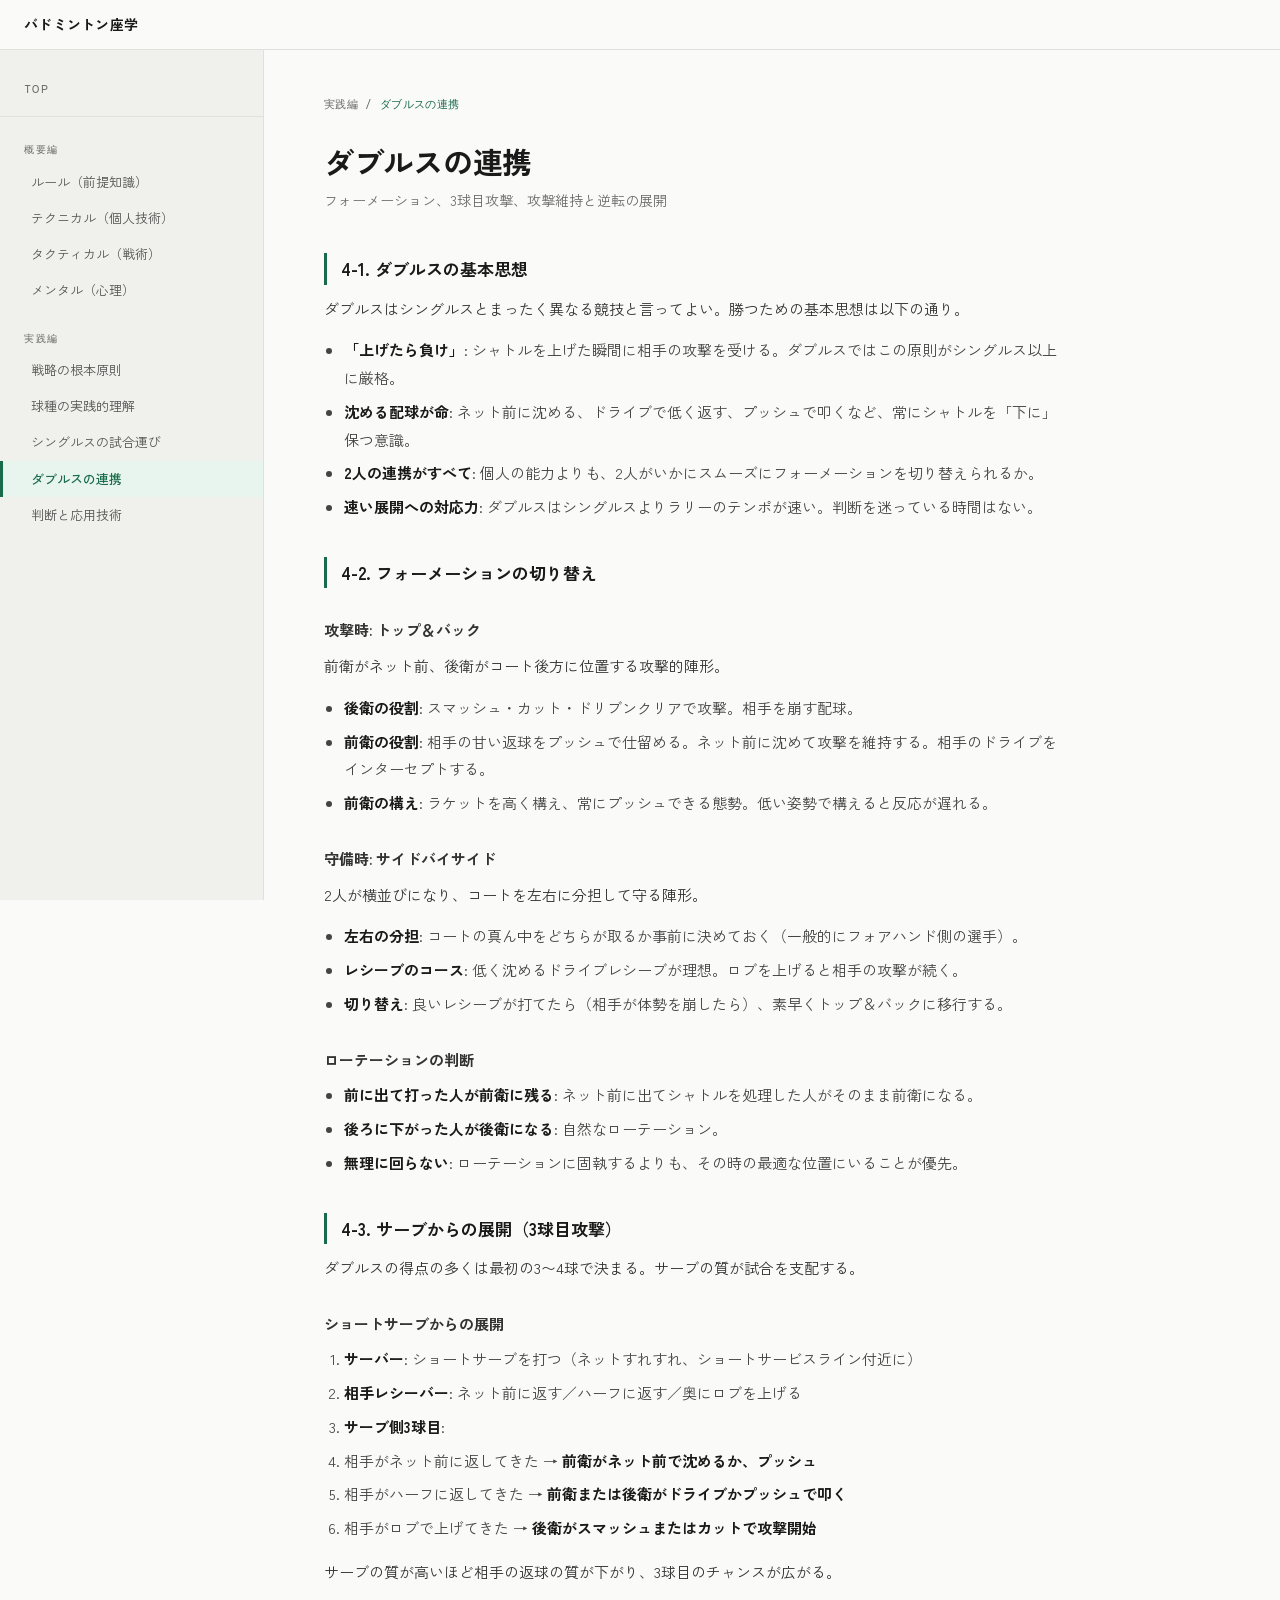
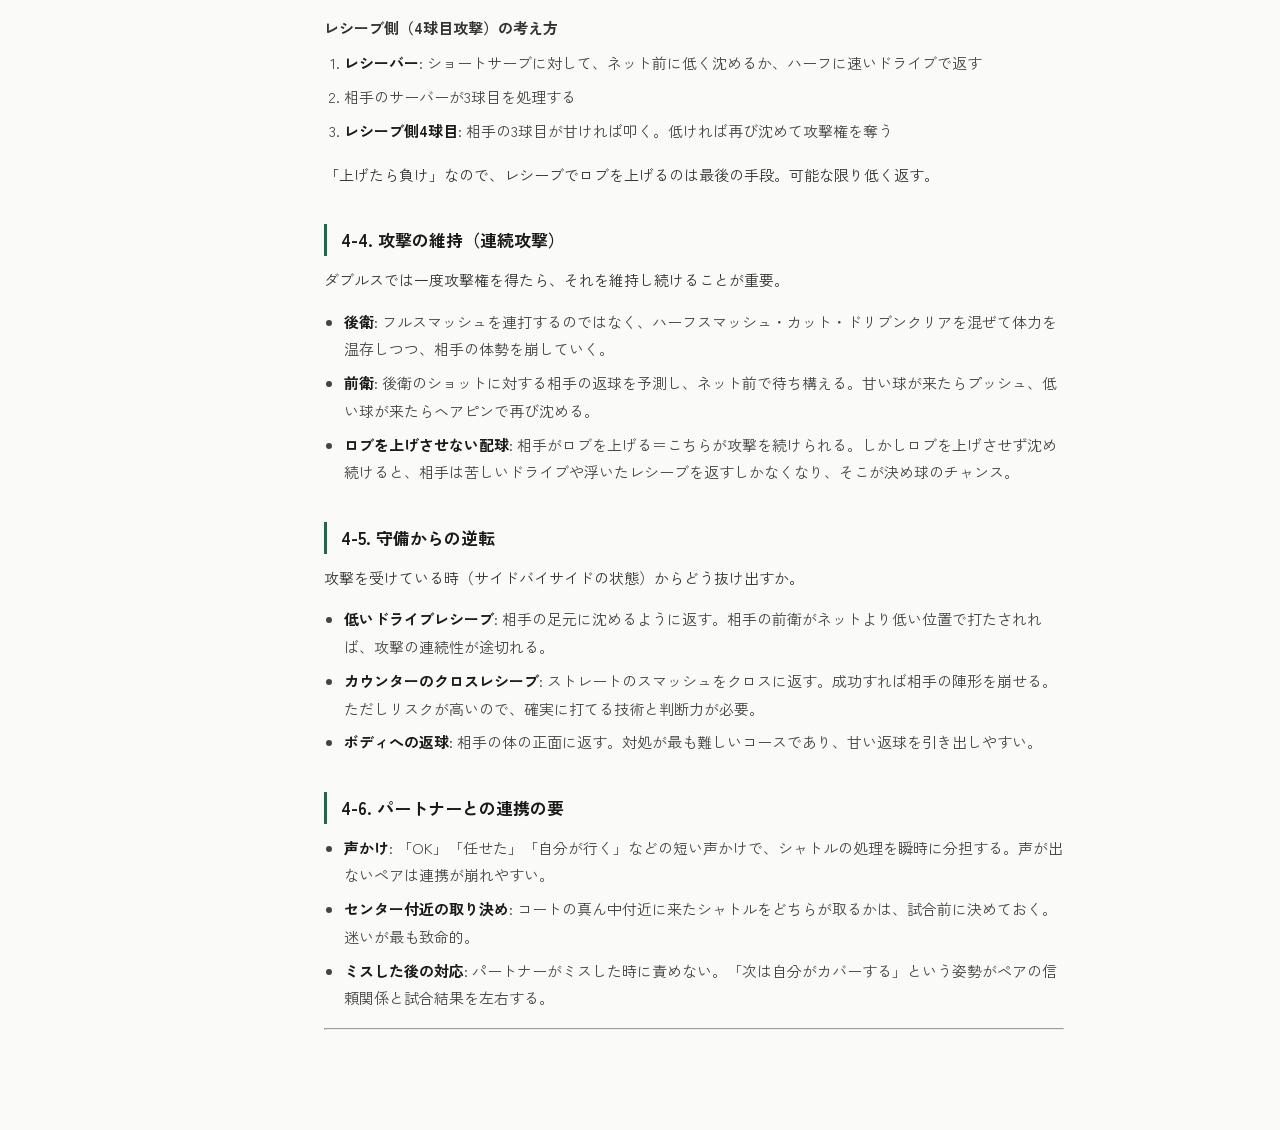
==== doubles.html @ fa5f6ed6 "Add files via upload" ====
<!DOCTYPE html>
<html lang="ja">
<head>
<meta charset="UTF-8">
<meta name="viewport" content="width=device-width, initial-scale=1.0">
<meta name="color-scheme" content="light only">
<title>ダブルスの連携 -- バドミントン座学</title>
<link rel="preconnect" href="https://fonts.googleapis.com">
<link href="https://fonts.googleapis.com/css2?family=Zen+Kaku+Gothic+New:wght@300;400;500;700&family=DM+Mono:wght@300;400;500&display=swap" rel="stylesheet">
<style>

:root {
  --bg: #fafaf8;
  --fg: #1a1a1a;
  --accent: #1a6b4a;
  --accent-light: #e8f5ee;
  --muted: #6b6b6b;
  --line: #e0e0dc;
  --sidebar-bg: #f0f0ec;
  --sidebar-w: 264px;
  --topbar-h: 50px;
  --font-body: 'Zen Kaku Gothic New', sans-serif;
  --font-mono: 'DM Mono', monospace;
}
*, *::before, *::after { margin:0; padding:0; box-sizing:border-box; }
html { scroll-behavior: smooth; color-scheme: light only; }
body { font-family: var(--font-body); background-color: #fafaf8 !important; color: #1a1a1a !important; font-size: 15px; line-height: 1.85; }

/* ── Topbar ── */
.topbar {
  position: fixed; top:0; left:0; right:0; z-index:100;
  height: var(--topbar-h);
  background: rgba(250,250,248,0.95);
  backdrop-filter: blur(10px);
  border-bottom: 1px solid var(--line);
  color: var(--fg);
  display: flex; align-items: center; justify-content: space-between;
  padding: 0 24px;
}
.topbar-brand {
  font-weight: 700; font-size: 14px; color: var(--fg);
  text-decoration: none; letter-spacing: 0.02em;
}
.mobile-toggle { display:none; background:none; border:none; cursor:pointer; padding:6px; }
.mobile-toggle span {
  display:block; width:20px; height:2px; background:var(--fg);
  margin:4px 0; transition:0.2s;
}

/* ── Layout ── */
.layout {
  display: grid;
  grid-template-columns: var(--sidebar-w) 1fr;
  min-height: 100vh;
  padding-top: var(--topbar-h);
}

/* ── Sidebar ── */
.sidebar {
  background: #f0f0ec;
  border-right: 1px solid var(--line);
  position: sticky; top: var(--topbar-h);
  height: calc(100vh - var(--topbar-h));
  overflow-y: auto;
  color: #1a1a1a;
}
.sidebar-inner { padding: 20px 0 40px; }
.sidebar-home {
  display: block; padding: 8px 24px 16px;
  font-size: 12px; font-family: var(--font-mono);
  letter-spacing: 0.12em; text-transform: uppercase;
  color: var(--muted); text-decoration: none;
  border-bottom: 1px solid var(--line); margin-bottom: 8px;
}
.sidebar-home:hover { color: var(--accent); }
.sidebar-section { padding: 6px 0; }
.sidebar-section-title {
  font-family: var(--font-mono); font-size: 10px;
  letter-spacing: 0.15em; text-transform: uppercase;
  color: var(--muted); padding: 10px 24px 4px;
}
.sidebar-link {
  display: block; padding: 6px 24px 6px 28px;
  font-size: 13px; color: #555; text-decoration: none;
  border-left: 3px solid transparent;
  transition: background 0.15s, color 0.15s, border-color 0.15s;
}
.sidebar-link:hover { color: var(--fg); background: rgba(0,0,0,0.025); }
.sidebar-link.active {
  color: var(--accent); font-weight: 500;
  border-left-color: var(--accent); background: var(--accent-light);
}

/* ── Main content ── */
.main-content {
  padding: 44px 60px 100px;
  max-width: 860px;
  min-width: 0;
  background-color: #fafaf8;
  color: #1a1a1a;
}
.breadcrumb {
  font-family: var(--font-mono); font-size: 11px;
  color: var(--muted); margin-bottom: 28px; letter-spacing: 0.03em;
}
.breadcrumb span { color: var(--accent); }
.main-content h1 {
  font-size: 30px; font-weight: 700; margin-bottom: 8px;
  letter-spacing: -0.01em; line-height: 1.3;
}
.subtitle {
  font-size: 14px; color: var(--muted); margin-bottom: 40px;
  line-height: 1.7;
}

/* ── Article body typography ── */
.article-body h2 {
  font-size: 21px; font-weight: 700;
  margin: 52px 0 14px; padding-bottom: 10px;
  border-bottom: 2px solid var(--accent); color: var(--fg);
}
.article-body h3 {
  font-size: 17px; font-weight: 700;
  margin: 36px 0 10px; color: var(--fg);
  padding-left: 14px; border-left: 3px solid var(--accent);
}
.article-body h4 {
  font-size: 15px; font-weight: 700;
  margin: 28px 0 8px; color: #333;
}
.article-body p {
  margin-bottom: 14px; color: #333;
}
.article-body ul, .article-body ol {
  margin: 0 0 16px 20px; color: #444;
}
.article-body li { margin-bottom: 6px; }
.article-body li strong { color: var(--fg); }
.article-body strong { font-weight: 600; }

/* tables */
.article-body table {
  width: 100%; border-collapse: collapse; margin: 20px 0; font-size: 14px;
}
.article-body th {
  background: var(--sidebar-bg); text-align: left; padding: 9px 14px;
  font-weight: 600; font-size: 12px; color: var(--muted);
  border-bottom: 2px solid var(--line);
  text-transform: uppercase; letter-spacing: 0.04em;
}
.article-body td {
  padding: 10px 14px; border-bottom: 1px solid var(--line); color: #444;
}
.article-body tr:last-child td { border-bottom: none; }

/* callout */
.article-body blockquote {
  background: var(--accent-light); border-left: 3px solid var(--accent);
  padding: 16px 20px; margin: 20px 0; font-size: 14px;
  color: #1a5a3a; border-radius: 0 4px 4px 0;
}
.article-body blockquote p { color: #1a5a3a; margin-bottom: 6px; }
.article-body blockquote p:last-child { margin-bottom: 0; }
.article-body blockquote strong { color: #115a35; }

/* code */
.article-body code {
  background: #eee; padding: 1px 5px; border-radius: 3px;
  font-family: var(--font-mono); font-size: 0.88em;
}

/* ── Index page ── */
.index-content { padding-top: 60px; max-width: 720px; }
.index-hero-title {
  font-size: 38px; font-weight: 700; letter-spacing: -0.02em;
  margin-bottom: 12px; line-height: 1.25;
}
.index-hero-sub {
  font-size: 15px; color: var(--muted); line-height: 1.8;
  margin-bottom: 48px;
}
.index-section-group { margin-bottom: 48px; }
.index-group-label {
  font-family: var(--font-mono); font-size: 10px;
  letter-spacing: 0.18em; text-transform: uppercase;
  color: var(--accent); margin-bottom: 16px;
}
.index-card {
  display: block; text-decoration: none; color: var(--fg);
  padding: 18px 20px; border: 1px solid var(--line);
  margin-bottom: -1px; transition: background 0.15s, border-color 0.15s;
}
.index-card:first-of-type { border-radius: 5px 5px 0 0; }
.index-card:last-of-type { border-radius: 0 0 5px 5px; }
.index-card:hover { background: var(--accent-light); border-color: #c8e6d5; z-index:1; position:relative; }
.index-card-title { font-weight: 700; font-size: 15px; margin-bottom: 3px; }
.index-card-desc { font-size: 13px; color: var(--muted); }
.index-card-arrow {
  float: right; color: var(--accent); font-size: 18px;
  margin-top: 4px; opacity:0; transition: opacity 0.15s;
}
.index-card:hover .index-card-arrow { opacity:1; }

/* ── Responsive ── */
@media (max-width: 860px) {
  .layout { grid-template-columns: 1fr; }
  .sidebar {
    position: fixed; left: -280px; top: var(--topbar-h);
    width: 280px; height: calc(100vh - var(--topbar-h));
    z-index: 90; transition: left 0.25s;
    box-shadow: none;
  }
  .sidebar.open { left: 0; box-shadow: 4px 0 20px rgba(0,0,0,0.08); }
  .mobile-toggle { display: block; }
  .main-content { padding: 32px 20px 80px; }
}

</style>
</head>
<body>
<div class="topbar">
  <a href="index.html" class="topbar-brand">バドミントン座学</a>
  <button class="mobile-toggle" onclick="document.querySelector('.sidebar').classList.toggle('open')" aria-label="menu">
    <span></span><span></span><span></span>
  </button>
</div>
<div class="layout">
  <nav class="sidebar">
    <div class="sidebar-inner">
      <a href="index.html" class="sidebar-home">TOP</a>
      <div class="sidebar-section">
<div class="sidebar-section-title">概要編</div>
<a class="sidebar-link" href="rules.html">ルール（前提知識）</a>
<a class="sidebar-link" href="technical.html">テクニカル（個人技術）</a>
<a class="sidebar-link" href="tactical.html">タクティカル（戦術）</a>
<a class="sidebar-link" href="mental.html">メンタル（心理）</a>
</div>
<div class="sidebar-section">
<div class="sidebar-section-title">実践編</div>
<a class="sidebar-link" href="principles.html">戦略の根本原則</a>
<a class="sidebar-link" href="shots.html">球種の実践的理解</a>
<a class="sidebar-link" href="singles.html">シングルスの試合運び</a>
<a class="sidebar-link active" href="doubles.html">ダブルスの連携</a>
<a class="sidebar-link" href="framework.html">判断と応用技術</a>
</div>
    </div>
  </nav>
  
    <div class="main-content">
      <div class="breadcrumb">実践編 / <span>ダブルスの連携</span></div>
      <h1>ダブルスの連携</h1>
      <p class="subtitle">フォーメーション、3球目攻撃、攻撃維持と逆転の展開</p>
      <div class="article-body">
        <h3 id="4-1">4-1. ダブルスの基本思想</h3>
<p>ダブルスはシングルスとまったく異なる競技と言ってよい。勝つための基本思想は以下の通り。</p>
<ul>
<li><strong>「上げたら負け」</strong>: シャトルを上げた瞬間に相手の攻撃を受ける。ダブルスではこの原則がシングルス以上に厳格。</li>
<li><strong>沈める配球が命</strong>: ネット前に沈める、ドライブで低く返す、プッシュで叩くなど、常にシャトルを「下に」保つ意識。</li>
<li><strong>2人の連携がすべて</strong>: 個人の能力よりも、2人がいかにスムーズにフォーメーションを切り替えられるか。</li>
<li><strong>速い展開への対応力</strong>: ダブルスはシングルスよりラリーのテンポが速い。判断を迷っている時間はない。</li>
</ul>
<h3 id="4-2">4-2. フォーメーションの切り替え</h3>
<h4 id="_1">攻撃時: トップ＆バック</h4>
<p>前衛がネット前、後衛がコート後方に位置する攻撃的陣形。</p>
<ul>
<li><strong>後衛の役割</strong>: スマッシュ・カット・ドリブンクリアで攻撃。相手を崩す配球。</li>
<li><strong>前衛の役割</strong>: 相手の甘い返球をプッシュで仕留める。ネット前に沈めて攻撃を維持する。相手のドライブをインターセプトする。</li>
<li><strong>前衛の構え</strong>: ラケットを高く構え、常にプッシュできる態勢。低い姿勢で構えると反応が遅れる。</li>
</ul>
<h4 id="_2">守備時: サイドバイサイド</h4>
<p>2人が横並びになり、コートを左右に分担して守る陣形。</p>
<ul>
<li><strong>左右の分担</strong>: コートの真ん中をどちらが取るか事前に決めておく（一般的にフォアハンド側の選手）。</li>
<li><strong>レシーブのコース</strong>: 低く沈めるドライブレシーブが理想。ロブを上げると相手の攻撃が続く。</li>
<li><strong>切り替え</strong>: 良いレシーブが打てたら（相手が体勢を崩したら）、素早くトップ＆バックに移行する。</li>
</ul>
<h4 id="_3">ローテーションの判断</h4>
<ul>
<li><strong>前に出て打った人が前衛に残る</strong>: ネット前に出てシャトルを処理した人がそのまま前衛になる。</li>
<li><strong>後ろに下がった人が後衛になる</strong>: 自然なローテーション。</li>
<li><strong>無理に回らない</strong>: ローテーションに固執するよりも、その時の最適な位置にいることが優先。</li>
</ul>
<h3 id="4-3-3">4-3. サーブからの展開（3球目攻撃）</h3>
<p>ダブルスの得点の多くは最初の3〜4球で決まる。サーブの質が試合を支配する。</p>
<h4 id="_4">ショートサーブからの展開</h4>
<ol>
<li><strong>サーバー</strong>: ショートサーブを打つ（ネットすれすれ、ショートサービスライン付近に）</li>
<li><strong>相手レシーバー</strong>: ネット前に返す／ハーフに返す／奥にロブを上げる</li>
<li><strong>サーブ側3球目</strong>:</li>
<li>相手がネット前に返してきた → <strong>前衛がネット前で沈めるか、プッシュ</strong></li>
<li>相手がハーフに返してきた → <strong>前衛または後衛がドライブかプッシュで叩く</strong></li>
<li>相手がロブで上げてきた → <strong>後衛がスマッシュまたはカットで攻撃開始</strong></li>
</ol>
<p>サーブの質が高いほど相手の返球の質が下がり、3球目のチャンスが広がる。</p>
<h4 id="4">レシーブ側（4球目攻撃）の考え方</h4>
<ol>
<li><strong>レシーバー</strong>: ショートサーブに対して、ネット前に低く沈めるか、ハーフに速いドライブで返す</li>
<li>相手のサーバーが3球目を処理する</li>
<li><strong>レシーブ側4球目</strong>: 相手の3球目が甘ければ叩く。低ければ再び沈めて攻撃権を奪う</li>
</ol>
<p>「上げたら負け」なので、レシーブでロブを上げるのは最後の手段。可能な限り低く返す。</p>
<h3 id="4-4">4-4. 攻撃の維持（連続攻撃）</h3>
<p>ダブルスでは一度攻撃権を得たら、それを維持し続けることが重要。</p>
<ul>
<li><strong>後衛</strong>: フルスマッシュを連打するのではなく、ハーフスマッシュ・カット・ドリブンクリアを混ぜて体力を温存しつつ、相手の体勢を崩していく。</li>
<li><strong>前衛</strong>: 後衛のショットに対する相手の返球を予測し、ネット前で待ち構える。甘い球が来たらプッシュ、低い球が来たらヘアピンで再び沈める。</li>
<li><strong>ロブを上げさせない配球</strong>: 相手がロブを上げる＝こちらが攻撃を続けられる。しかしロブを上げさせず沈め続けると、相手は苦しいドライブや浮いたレシーブを返すしかなくなり、そこが決め球のチャンス。</li>
</ul>
<h3 id="4-5">4-5. 守備からの逆転</h3>
<p>攻撃を受けている時（サイドバイサイドの状態）からどう抜け出すか。</p>
<ul>
<li><strong>低いドライブレシーブ</strong>: 相手の足元に沈めるように返す。相手の前衛がネットより低い位置で打たされれば、攻撃の連続性が途切れる。</li>
<li><strong>カウンターのクロスレシーブ</strong>: ストレートのスマッシュをクロスに返す。成功すれば相手の陣形を崩せる。ただしリスクが高いので、確実に打てる技術と判断力が必要。</li>
<li><strong>ボディへの返球</strong>: 相手の体の正面に返す。対処が最も難しいコースであり、甘い返球を引き出しやすい。</li>
</ul>
<h3 id="4-6">4-6. パートナーとの連携の要</h3>
<ul>
<li><strong>声かけ</strong>: 「OK」「任せた」「自分が行く」などの短い声かけで、シャトルの処理を瞬時に分担する。声が出ないペアは連携が崩れやすい。</li>
<li><strong>センター付近の取り決め</strong>: コートの真ん中付近に来たシャトルをどちらが取るかは、試合前に決めておく。迷いが最も致命的。</li>
<li><strong>ミスした後の対応</strong>: パートナーがミスした時に責めない。「次は自分がカバーする」という姿勢がペアの信頼関係と試合結果を左右する。</li>
</ul>
<hr />
      </div>
    </div>
    
</div>
</body>
</html>
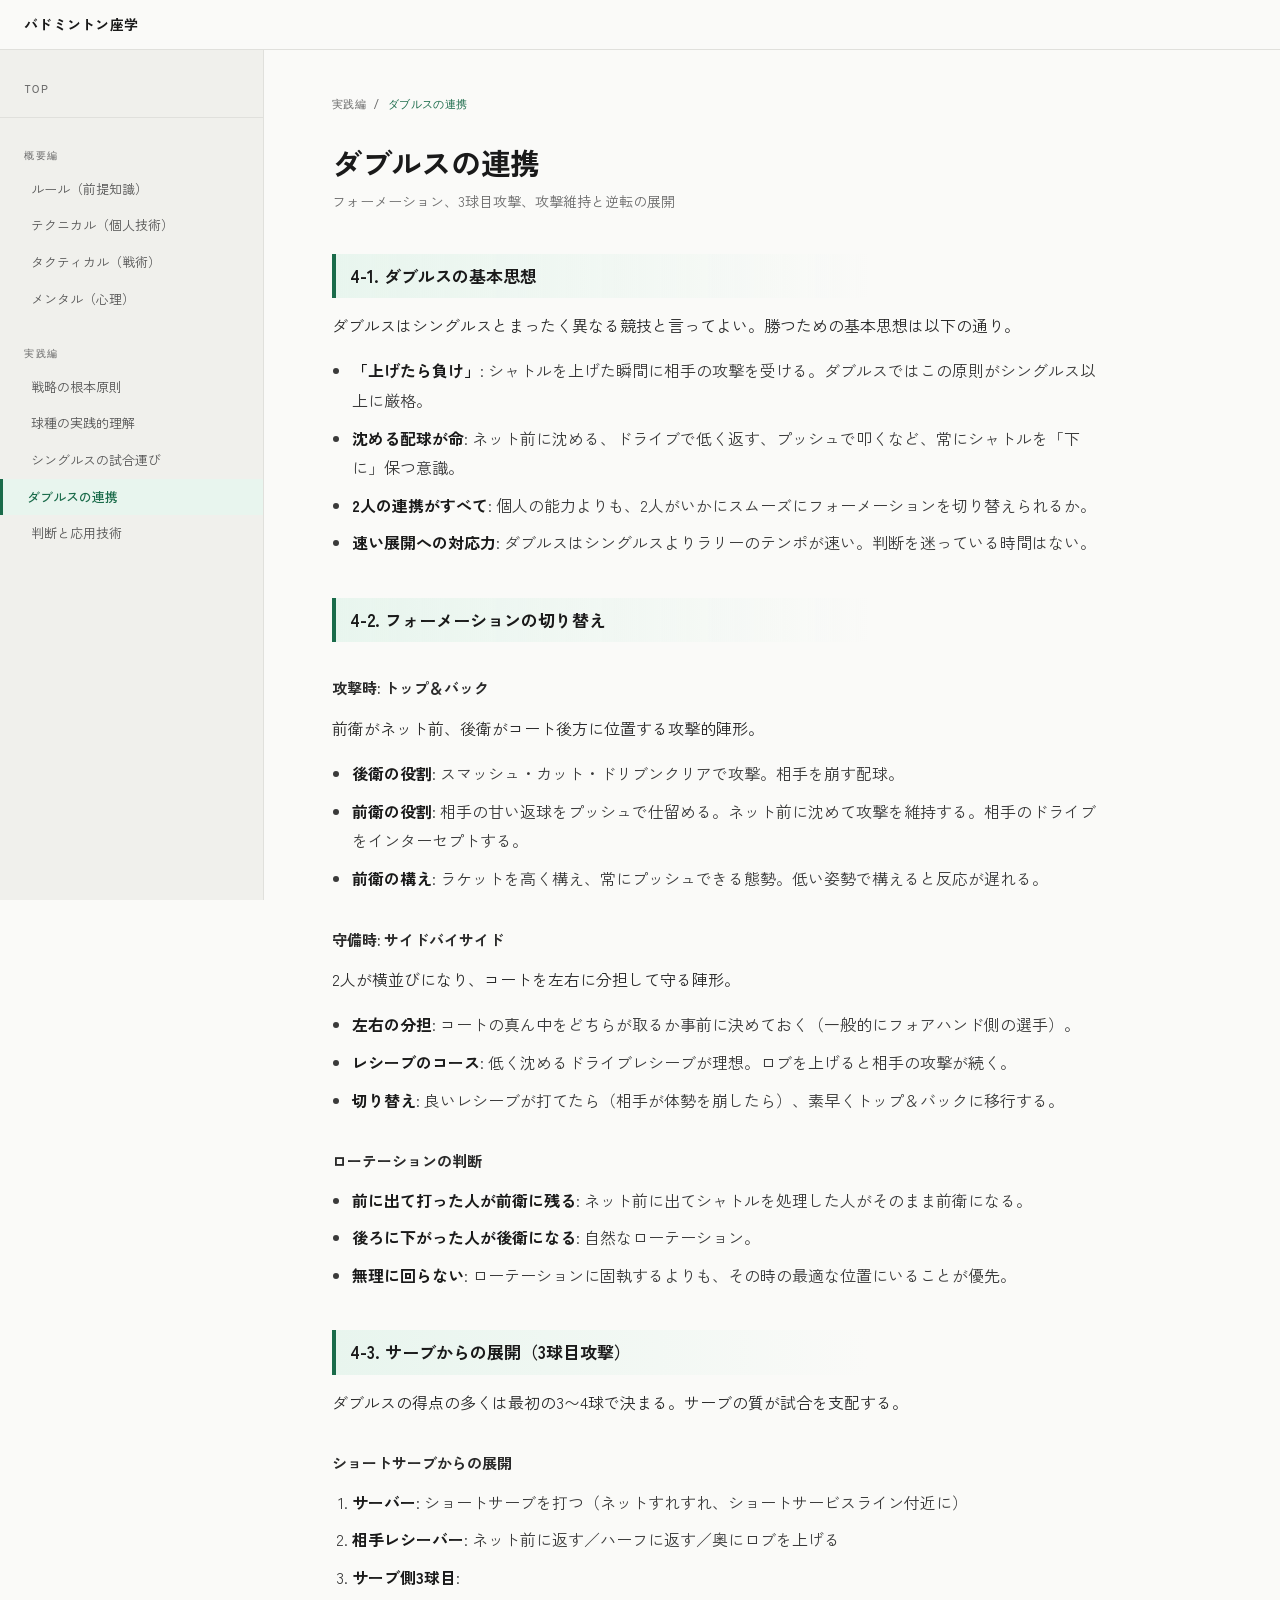
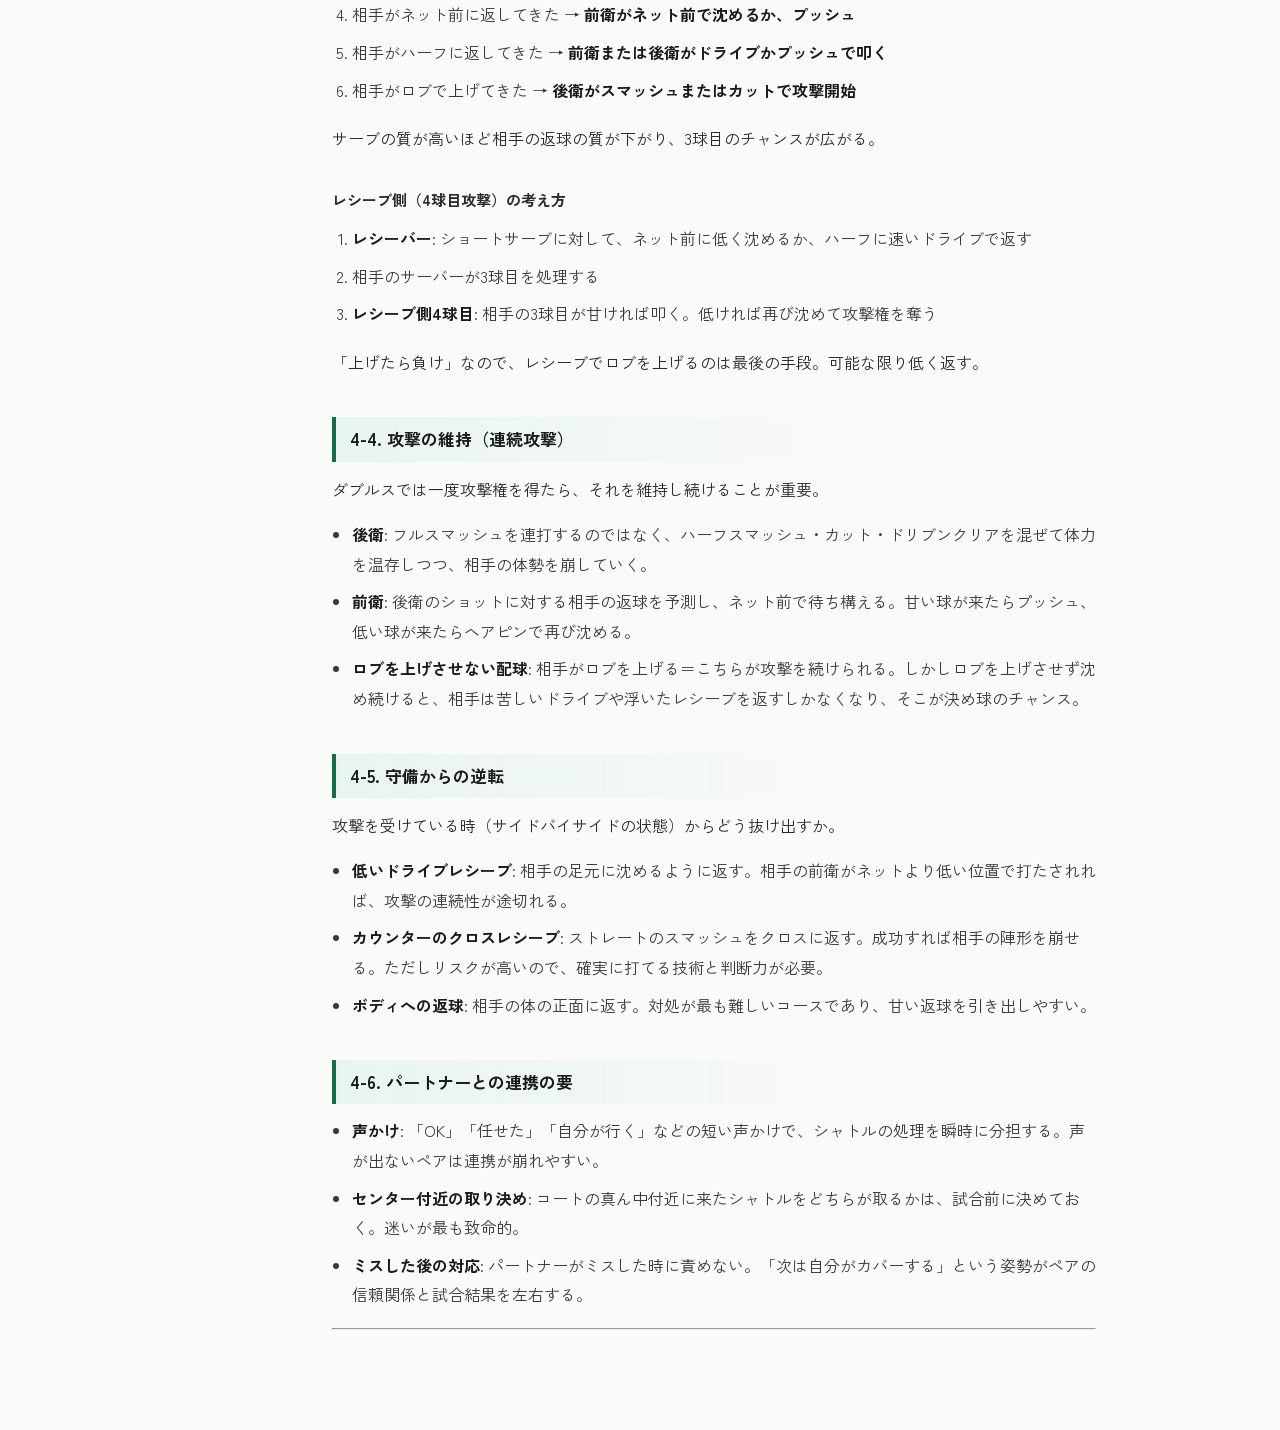
==== commit e369ee63: "Improve site readability with typography, spacing, and visual refinements - Increase base font size " ====
--- a/doubles.html
+++ b/doubles.html
@@ -7,215 +7,7 @@
 <title>ダブルスの連携 -- バドミントン座学</title>
 <link rel="preconnect" href="https://fonts.googleapis.com">
 <link href="https://fonts.googleapis.com/css2?family=Zen+Kaku+Gothic+New:wght@300;400;500;700&family=DM+Mono:wght@300;400;500&display=swap" rel="stylesheet">
-<style>
-
-:root {
-  --bg: #fafaf8;
-  --fg: #1a1a1a;
-  --accent: #1a6b4a;
-  --accent-light: #e8f5ee;
-  --muted: #6b6b6b;
-  --line: #e0e0dc;
-  --sidebar-bg: #f0f0ec;
-  --sidebar-w: 264px;
-  --topbar-h: 50px;
-  --font-body: 'Zen Kaku Gothic New', sans-serif;
-  --font-mono: 'DM Mono', monospace;
-}
-*, *::before, *::after { margin:0; padding:0; box-sizing:border-box; }
-html { scroll-behavior: smooth; color-scheme: light only; }
-body { font-family: var(--font-body); background-color: #fafaf8 !important; color: #1a1a1a !important; font-size: 15px; line-height: 1.85; }
-
-/* ── Topbar ── */
-.topbar {
-  position: fixed; top:0; left:0; right:0; z-index:100;
-  height: var(--topbar-h);
-  background: rgba(250,250,248,0.95);
-  backdrop-filter: blur(10px);
-  border-bottom: 1px solid var(--line);
-  color: var(--fg);
-  display: flex; align-items: center; justify-content: space-between;
-  padding: 0 24px;
-}
-.topbar-brand {
-  font-weight: 700; font-size: 14px; color: var(--fg);
-  text-decoration: none; letter-spacing: 0.02em;
-}
-.mobile-toggle { display:none; background:none; border:none; cursor:pointer; padding:6px; }
-.mobile-toggle span {
-  display:block; width:20px; height:2px; background:var(--fg);
-  margin:4px 0; transition:0.2s;
-}
-
-/* ── Layout ── */
-.layout {
-  display: grid;
-  grid-template-columns: var(--sidebar-w) 1fr;
-  min-height: 100vh;
-  padding-top: var(--topbar-h);
-}
-
-/* ── Sidebar ── */
-.sidebar {
-  background: #f0f0ec;
-  border-right: 1px solid var(--line);
-  position: sticky; top: var(--topbar-h);
-  height: calc(100vh - var(--topbar-h));
-  overflow-y: auto;
-  color: #1a1a1a;
-}
-.sidebar-inner { padding: 20px 0 40px; }
-.sidebar-home {
-  display: block; padding: 8px 24px 16px;
-  font-size: 12px; font-family: var(--font-mono);
-  letter-spacing: 0.12em; text-transform: uppercase;
-  color: var(--muted); text-decoration: none;
-  border-bottom: 1px solid var(--line); margin-bottom: 8px;
-}
-.sidebar-home:hover { color: var(--accent); }
-.sidebar-section { padding: 6px 0; }
-.sidebar-section-title {
-  font-family: var(--font-mono); font-size: 10px;
-  letter-spacing: 0.15em; text-transform: uppercase;
-  color: var(--muted); padding: 10px 24px 4px;
-}
-.sidebar-link {
-  display: block; padding: 6px 24px 6px 28px;
-  font-size: 13px; color: #555; text-decoration: none;
-  border-left: 3px solid transparent;
-  transition: background 0.15s, color 0.15s, border-color 0.15s;
-}
-.sidebar-link:hover { color: var(--fg); background: rgba(0,0,0,0.025); }
-.sidebar-link.active {
-  color: var(--accent); font-weight: 500;
-  border-left-color: var(--accent); background: var(--accent-light);
-}
-
-/* ── Main content ── */
-.main-content {
-  padding: 44px 60px 100px;
-  max-width: 860px;
-  min-width: 0;
-  background-color: #fafaf8;
-  color: #1a1a1a;
-}
-.breadcrumb {
-  font-family: var(--font-mono); font-size: 11px;
-  color: var(--muted); margin-bottom: 28px; letter-spacing: 0.03em;
-}
-.breadcrumb span { color: var(--accent); }
-.main-content h1 {
-  font-size: 30px; font-weight: 700; margin-bottom: 8px;
-  letter-spacing: -0.01em; line-height: 1.3;
-}
-.subtitle {
-  font-size: 14px; color: var(--muted); margin-bottom: 40px;
-  line-height: 1.7;
-}
-
-/* ── Article body typography ── */
-.article-body h2 {
-  font-size: 21px; font-weight: 700;
-  margin: 52px 0 14px; padding-bottom: 10px;
-  border-bottom: 2px solid var(--accent); color: var(--fg);
-}
-.article-body h3 {
-  font-size: 17px; font-weight: 700;
-  margin: 36px 0 10px; color: var(--fg);
-  padding-left: 14px; border-left: 3px solid var(--accent);
-}
-.article-body h4 {
-  font-size: 15px; font-weight: 700;
-  margin: 28px 0 8px; color: #333;
-}
-.article-body p {
-  margin-bottom: 14px; color: #333;
-}
-.article-body ul, .article-body ol {
-  margin: 0 0 16px 20px; color: #444;
-}
-.article-body li { margin-bottom: 6px; }
-.article-body li strong { color: var(--fg); }
-.article-body strong { font-weight: 600; }
-
-/* tables */
-.article-body table {
-  width: 100%; border-collapse: collapse; margin: 20px 0; font-size: 14px;
-}
-.article-body th {
-  background: var(--sidebar-bg); text-align: left; padding: 9px 14px;
-  font-weight: 600; font-size: 12px; color: var(--muted);
-  border-bottom: 2px solid var(--line);
-  text-transform: uppercase; letter-spacing: 0.04em;
-}
-.article-body td {
-  padding: 10px 14px; border-bottom: 1px solid var(--line); color: #444;
-}
-.article-body tr:last-child td { border-bottom: none; }
-
-/* callout */
-.article-body blockquote {
-  background: var(--accent-light); border-left: 3px solid var(--accent);
-  padding: 16px 20px; margin: 20px 0; font-size: 14px;
-  color: #1a5a3a; border-radius: 0 4px 4px 0;
-}
-.article-body blockquote p { color: #1a5a3a; margin-bottom: 6px; }
-.article-body blockquote p:last-child { margin-bottom: 0; }
-.article-body blockquote strong { color: #115a35; }
-
-/* code */
-.article-body code {
-  background: #eee; padding: 1px 5px; border-radius: 3px;
-  font-family: var(--font-mono); font-size: 0.88em;
-}
-
-/* ── Index page ── */
-.index-content { padding-top: 60px; max-width: 720px; }
-.index-hero-title {
-  font-size: 38px; font-weight: 700; letter-spacing: -0.02em;
-  margin-bottom: 12px; line-height: 1.25;
-}
-.index-hero-sub {
-  font-size: 15px; color: var(--muted); line-height: 1.8;
-  margin-bottom: 48px;
-}
-.index-section-group { margin-bottom: 48px; }
-.index-group-label {
-  font-family: var(--font-mono); font-size: 10px;
-  letter-spacing: 0.18em; text-transform: uppercase;
-  color: var(--accent); margin-bottom: 16px;
-}
-.index-card {
-  display: block; text-decoration: none; color: var(--fg);
-  padding: 18px 20px; border: 1px solid var(--line);
-  margin-bottom: -1px; transition: background 0.15s, border-color 0.15s;
-}
-.index-card:first-of-type { border-radius: 5px 5px 0 0; }
-.index-card:last-of-type { border-radius: 0 0 5px 5px; }
-.index-card:hover { background: var(--accent-light); border-color: #c8e6d5; z-index:1; position:relative; }
-.index-card-title { font-weight: 700; font-size: 15px; margin-bottom: 3px; }
-.index-card-desc { font-size: 13px; color: var(--muted); }
-.index-card-arrow {
-  float: right; color: var(--accent); font-size: 18px;
-  margin-top: 4px; opacity:0; transition: opacity 0.15s;
-}
-.index-card:hover .index-card-arrow { opacity:1; }
-
-/* ── Responsive ── */
-@media (max-width: 860px) {
-  .layout { grid-template-columns: 1fr; }
-  .sidebar {
-    position: fixed; left: -280px; top: var(--topbar-h);
-    width: 280px; height: calc(100vh - var(--topbar-h));
-    z-index: 90; transition: left 0.25s;
-    box-shadow: none;
-  }
-  .sidebar.open { left: 0; box-shadow: 4px 0 20px rgba(0,0,0,0.08); }
-  .mobile-toggle { display: block; }
-  .main-content { padding: 32px 20px 80px; }
-}
-
-</style>
+<link rel="stylesheet" href="css/style.css">
 </head>
 <body>
 <div class="topbar">
@@ -324,5 +116,9 @@
     </div>
     
 </div>
+<button class="back-to-top" onclick="window.scrollTo({top:0,behavior:'smooth'})" aria-label="トップに戻る">↑</button>
+<script>
+(function(){var b=document.querySelector('.back-to-top');window.addEventListener('scroll',function(){b.classList.toggle('visible',window.scrollY>300)})})();
+</script>
 </body>
 </html>
--- a/css/style.css
+++ b/css/style.css
@@ -0,0 +1,228 @@
+
+:root {
+  --bg: #fafaf8;
+  --fg: #1a1a1a;
+  --accent: #1a6b4a;
+  --accent-light: #e8f5ee;
+  --muted: #6b6b6b;
+  --line: #e0e0dc;
+  --sidebar-bg: #f0f0ec;
+  --sidebar-w: 264px;
+  --topbar-h: 50px;
+  --font-body: 'Zen Kaku Gothic New', sans-serif;
+  --font-mono: 'DM Mono', monospace;
+}
+*, *::before, *::after { margin:0; padding:0; box-sizing:border-box; }
+html { scroll-behavior: smooth; color-scheme: light only; }
+body { font-family: var(--font-body); background-color: #fafaf8 !important; color: #1a1a1a !important; font-size: 16px; line-height: 1.9; }
+
+/* ── Topbar ── */
+.topbar {
+  position: fixed; top:0; left:0; right:0; z-index:100;
+  height: var(--topbar-h);
+  background: rgba(250,250,248,0.95);
+  backdrop-filter: blur(10px);
+  border-bottom: 1px solid var(--line);
+  color: var(--fg);
+  display: flex; align-items: center; justify-content: space-between;
+  padding: 0 24px;
+}
+.topbar-brand {
+  font-weight: 700; font-size: 14px; color: var(--fg);
+  text-decoration: none; letter-spacing: 0.02em;
+}
+.mobile-toggle { display:none; background:none; border:none; cursor:pointer; padding:6px; }
+.mobile-toggle span {
+  display:block; width:20px; height:2px; background:var(--fg);
+  margin:4px 0; transition:0.2s;
+}
+
+/* ── Layout ── */
+.layout {
+  display: grid;
+  grid-template-columns: var(--sidebar-w) 1fr;
+  min-height: 100vh;
+  padding-top: var(--topbar-h);
+}
+
+/* ── Sidebar ── */
+.sidebar {
+  background: #f0f0ec;
+  border-right: 1px solid var(--line);
+  position: sticky; top: var(--topbar-h);
+  height: calc(100vh - var(--topbar-h));
+  overflow-y: auto;
+  color: #1a1a1a;
+}
+.sidebar-inner { padding: 20px 0 40px; }
+.sidebar-home {
+  display: block; padding: 8px 24px 16px;
+  font-size: 12px; font-family: var(--font-mono);
+  letter-spacing: 0.12em; text-transform: uppercase;
+  color: var(--muted); text-decoration: none;
+  border-bottom: 1px solid var(--line); margin-bottom: 8px;
+}
+.sidebar-home:hover { color: var(--accent); }
+.sidebar-section { padding: 6px 0; }
+.sidebar-section-title {
+  font-family: var(--font-mono); font-size: 10px;
+  letter-spacing: 0.15em; text-transform: uppercase;
+  color: var(--muted); padding: 14px 24px 6px;
+}
+.sidebar-link {
+  display: block; padding: 6px 24px 6px 28px;
+  font-size: 13px; color: #555; text-decoration: none;
+  border-left: 3px solid transparent;
+  transition: background 0.15s, color 0.15s, border-color 0.15s;
+}
+.sidebar-link:hover { color: var(--fg); background: rgba(0,0,0,0.025); }
+.sidebar-link.active {
+  color: var(--accent); font-weight: 500;
+  border-left-color: var(--accent); background: var(--accent-light);
+  padding-left: 24px;
+}
+
+/* ── Main content ── */
+.main-content {
+  padding: 44px 68px 100px;
+  max-width: 900px;
+  min-width: 0;
+  background-color: #fafaf8;
+  color: #1a1a1a;
+}
+.breadcrumb {
+  font-family: var(--font-mono); font-size: 11px;
+  color: var(--muted); margin-bottom: 28px; letter-spacing: 0.03em;
+}
+.breadcrumb span { color: var(--accent); }
+.main-content h1 {
+  font-size: 30px; font-weight: 700; margin-bottom: 8px;
+  letter-spacing: -0.01em; line-height: 1.3;
+}
+.subtitle {
+  font-size: 14px; color: var(--muted); margin-bottom: 40px;
+  line-height: 1.7;
+}
+
+/* ── Article body typography ── */
+.article-body h2 {
+  font-size: 22px; font-weight: 700;
+  margin: 60px 0 18px; padding-bottom: 12px;
+  border-bottom: 2px solid var(--accent); color: var(--fg);
+}
+.article-body h3 {
+  font-size: 17px; font-weight: 700;
+  margin: 40px 0 12px; color: var(--fg);
+  padding: 6px 0 6px 14px; border-left: 4px solid var(--accent);
+  background: linear-gradient(90deg, var(--accent-light) 0%, transparent 70%);
+  border-radius: 0 4px 4px 0;
+}
+.article-body h4 {
+  font-size: 15px; font-weight: 700;
+  margin: 32px 0 10px; color: #2a2a2a;
+}
+.article-body p {
+  margin-bottom: 16px; color: #2a2a2a;
+}
+.article-body ul, .article-body ol {
+  margin: 0 0 18px 20px; color: #3a3a3a;
+}
+.article-body li { margin-bottom: 8px; line-height: 1.85; }
+.article-body li strong { color: var(--fg); }
+.article-body strong { font-weight: 600; }
+
+/* tables */
+.article-body table {
+  width: 100%; border-collapse: separate; border-spacing: 0;
+  margin: 24px 0; font-size: 14px;
+  border: 1px solid var(--line); border-radius: 6px;
+  overflow: hidden;
+}
+.article-body th {
+  background: var(--sidebar-bg); text-align: left; padding: 11px 16px;
+  font-weight: 600; font-size: 12px; color: var(--muted);
+  border-bottom: 2px solid var(--line);
+  text-transform: uppercase; letter-spacing: 0.04em;
+}
+.article-body td {
+  padding: 12px 16px; border-bottom: 1px solid var(--line); color: #3a3a3a;
+}
+.article-body tr:last-child td { border-bottom: none; }
+.article-body tbody tr:nth-child(even) { background: rgba(0,0,0,0.015); }
+
+/* callout */
+.article-body blockquote {
+  background: var(--accent-light); border-left: 4px solid var(--accent);
+  padding: 20px 24px; margin: 24px 0; font-size: 14px;
+  color: #1a5a3a; border-radius: 0 6px 6px 0;
+}
+.article-body blockquote p { color: #1a5a3a; margin-bottom: 6px; }
+.article-body blockquote p:last-child { margin-bottom: 0; }
+.article-body blockquote strong { color: #115a35; }
+
+/* code */
+.article-body code {
+  background: #eee; padding: 1px 5px; border-radius: 3px;
+  font-family: var(--font-mono); font-size: 0.88em;
+}
+
+/* ── Index page ── */
+.index-content { padding-top: 60px; max-width: 720px; }
+.index-hero-title {
+  font-size: 38px; font-weight: 700; letter-spacing: -0.02em;
+  margin-bottom: 12px; line-height: 1.25;
+}
+.index-hero-sub {
+  font-size: 15px; color: var(--muted); line-height: 1.8;
+  margin-bottom: 48px;
+}
+.index-section-group { margin-bottom: 48px; }
+.index-group-label {
+  font-family: var(--font-mono); font-size: 10px;
+  letter-spacing: 0.18em; text-transform: uppercase;
+  color: var(--accent); margin-bottom: 16px;
+}
+.index-card {
+  display: block; text-decoration: none; color: var(--fg);
+  padding: 20px 24px; border: 1px solid var(--line);
+  margin-bottom: -1px; transition: background 0.18s, border-color 0.18s, box-shadow 0.18s;
+}
+.index-card:first-of-type { border-radius: 5px 5px 0 0; }
+.index-card:last-of-type { border-radius: 0 0 5px 5px; }
+.index-card:hover { background: var(--accent-light); border-color: #c8e6d5; z-index:1; position:relative; box-shadow: 0 2px 8px rgba(26,107,74,0.06); }
+.index-card-title { font-weight: 700; font-size: 15px; margin-bottom: 3px; }
+.index-card-desc { font-size: 13px; color: var(--muted); line-height: 1.7; }
+.index-card-arrow {
+  float: right; color: var(--accent); font-size: 18px;
+  margin-top: 4px; opacity:0; transition: opacity 0.15s;
+}
+.index-card:hover .index-card-arrow { opacity:1; }
+
+/* ── Back to top ── */
+.back-to-top {
+  position: fixed; bottom: 28px; right: 28px; z-index: 80;
+  width: 42px; height: 42px; border-radius: 50%;
+  background: var(--accent); color: #fff;
+  border: none; cursor: pointer;
+  font-size: 20px; line-height: 1;
+  display: flex; align-items: center; justify-content: center;
+  opacity: 0; visibility: hidden;
+  transition: opacity 0.25s, visibility 0.25s, transform 0.25s;
+  box-shadow: 0 2px 10px rgba(0,0,0,0.12);
+}
+.back-to-top.visible { opacity: 1; visibility: visible; }
+.back-to-top:hover { transform: translateY(-2px); box-shadow: 0 4px 14px rgba(0,0,0,0.18); }
+
+/* ── Responsive ── */
+@media (max-width: 860px) {
+  .layout { grid-template-columns: 1fr; }
+  .sidebar {
+    position: fixed; left: -280px; top: var(--topbar-h);
+    width: 280px; height: calc(100vh - var(--topbar-h));
+    z-index: 90; transition: left 0.25s;
+    box-shadow: none;
+  }
+  .sidebar.open { left: 0; box-shadow: 4px 0 20px rgba(0,0,0,0.08); }
+  .mobile-toggle { display: block; }
+  .main-content { padding: 32px 20px 80px; }
+}
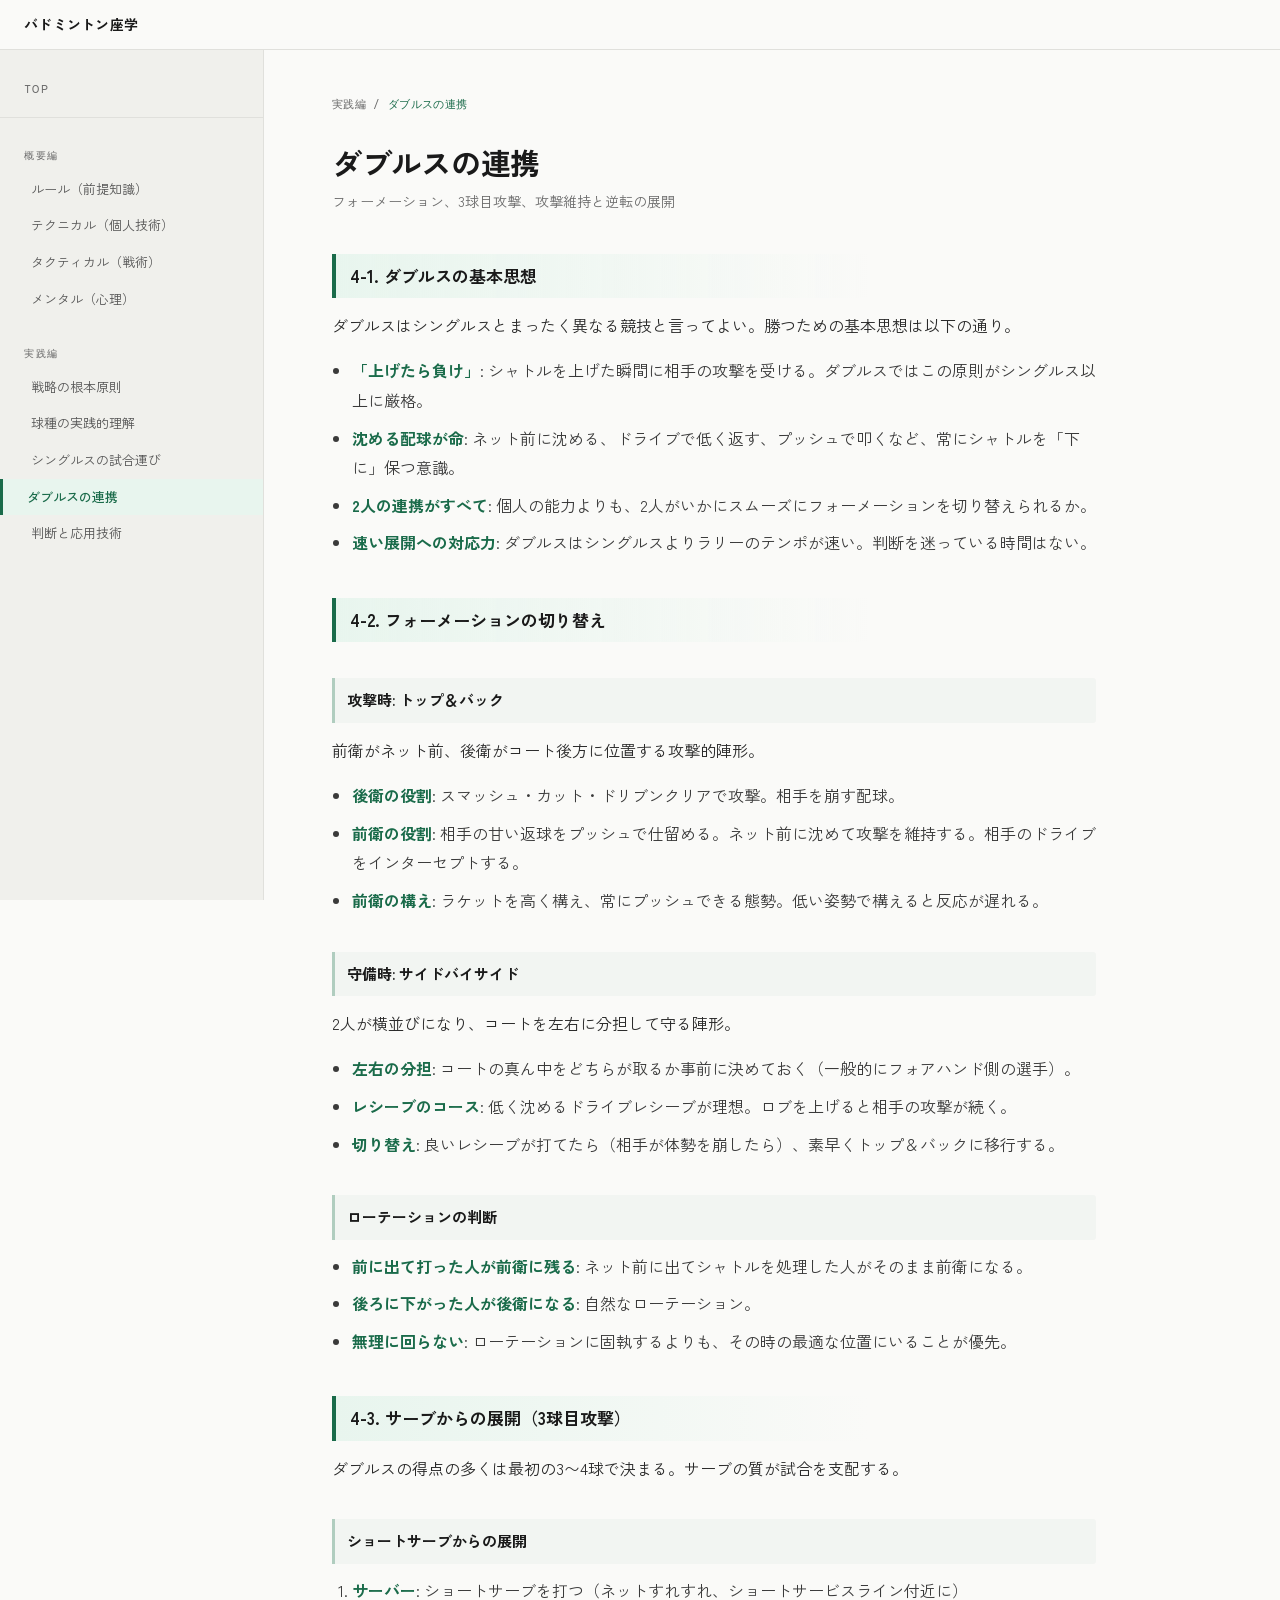
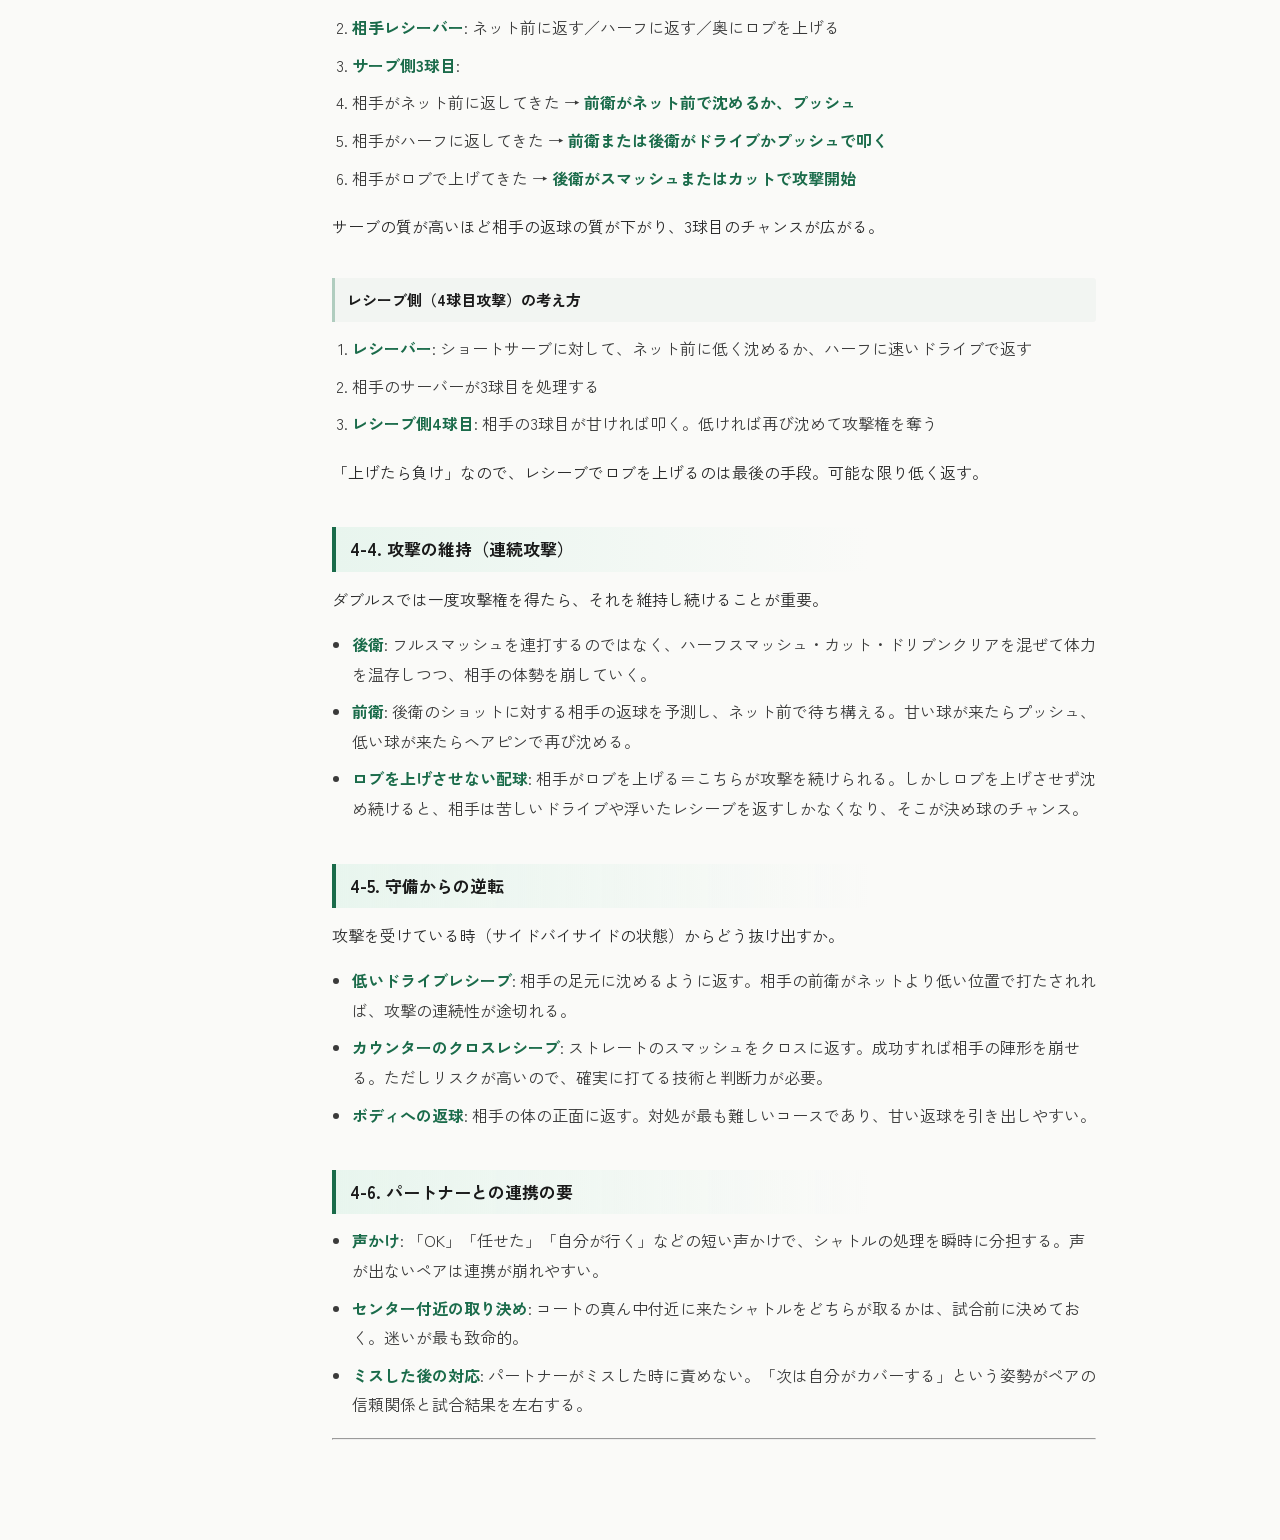
==== commit 4e0ffe89: "Move hamburger menu button to left side of topbar The sidebar slides in from the left, so the toggle" ====
--- a/doubles.html
+++ b/doubles.html
@@ -11,10 +11,10 @@
 </head>
 <body>
 <div class="topbar">
-  <a href="index.html" class="topbar-brand">バドミントン座学</a>
   <button class="mobile-toggle" onclick="document.querySelector('.sidebar').classList.toggle('open')" aria-label="menu">
     <span></span><span></span><span></span>
   </button>
+  <a href="index.html" class="topbar-brand">バドミントン座学</a>
 </div>
 <div class="layout">
   <nav class="sidebar">
--- a/css/style.css
+++ b/css/style.css
@@ -31,7 +31,7 @@
   font-weight: 700; font-size: 14px; color: var(--fg);
   text-decoration: none; letter-spacing: 0.02em;
 }
-.mobile-toggle { display:none; background:none; border:none; cursor:pointer; padding:6px; }
+.mobile-toggle { display:none; background:none; border:none; cursor:pointer; padding:6px; margin-right: 12px; }
 .mobile-toggle span {
   display:block; width:20px; height:2px; background:var(--fg);
   margin:4px 0; transition:0.2s;
@@ -119,16 +119,31 @@
 }
 .article-body h4 {
   font-size: 15px; font-weight: 700;
-  margin: 32px 0 10px; color: #2a2a2a;
+  margin: 36px 0 12px; color: var(--fg);
+  padding: 8px 0 8px 12px;
+  border-left: 3px solid #b0cdbf;
+  background: rgba(26,107,74,0.03);
+  border-radius: 0 3px 3px 0;
 }
 .article-body p {
   margin-bottom: 16px; color: #2a2a2a;
 }
+
+/* sub-label: bold paragraphs acting as category names (e.g. shot types) */
+.article-body .sub-label {
+  font-size: 15px; font-weight: 700; color: var(--fg);
+  margin: 28px 0 6px; padding: 0 0 4px;
+  border-bottom: 1px dashed #c8d8cf;
+  display: inline-block;
+}
+
 .article-body ul, .article-body ol {
   margin: 0 0 18px 20px; color: #3a3a3a;
 }
 .article-body li { margin-bottom: 8px; line-height: 1.85; }
-.article-body li strong { color: var(--fg); }
+.article-body li strong {
+  color: var(--accent); font-weight: 600;
+}
 .article-body strong { font-weight: 600; }
 
 /* tables */
